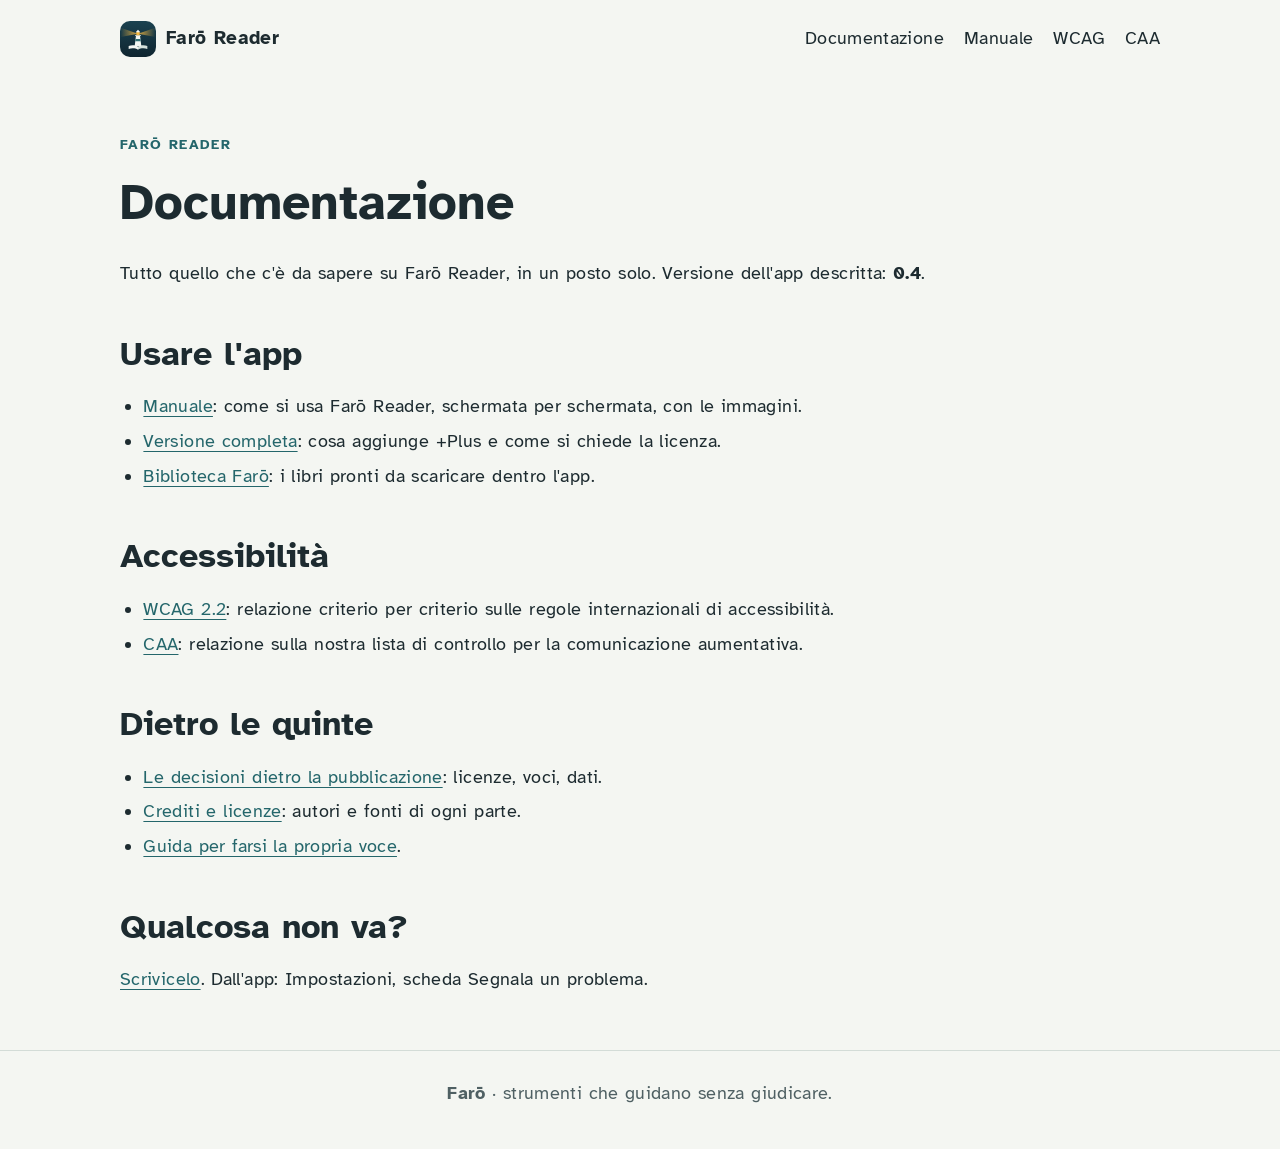
==== docs/doc/index.html @ 6ad420ab "Sito 0.4: area Documentazione (manuale, relazioni WCAG e CAA), versione 0.4 e pesi degli APK; LICENZ" ====
<!doctype html>
<html lang="it">
<head>
<meta charset="utf-8">
<meta name="viewport" content="width=device-width, initial-scale=1">
<title>Documentazione · Farō Reader</title>
<link rel="icon" href="../icon.svg" type="image/svg+xml">
<link rel="stylesheet" href="../style.css">
<link rel="stylesheet" href="doc.css">
</head>
<body>

<header class="top">
  <a class="brand" href="../"><img src="../icon.svg" alt="" width="36" height="36"> Farō Reader</a>
  <nav aria-label="Documentazione">
    <a href="./">Documentazione</a>
    <a href="manuale.html">Manuale</a>
    <a href="wcag.html">WCAG</a>
    <a href="caa.html">CAA</a>
  </nav>
</header>

<main>
<section class="doc">
  <p class="eyebrow">Farō Reader</p>
<h1 id="documentazione">Documentazione</h1>
<p>Tutto quello che c'è da sapere su Farō Reader, in un posto solo. Versione dell'app descritta: <strong>0.4</strong>.</p>
<h2 id="usare-lapp">Usare l'app</h2>
<ul>
<li><a href="manuale.html">Manuale</a>: come si usa Farō Reader, schermata per schermata, con le immagini.</li>
<li><a href="../completa.html">Versione completa</a>: cosa aggiunge +Plus e come si chiede la licenza.</li>
<li><a href="../biblioteca.html">Biblioteca Farō</a>: i libri pronti da scaricare dentro l'app.</li>
</ul>
<h2 id="accessibilita">Accessibilità</h2>
<ul>
<li><a href="wcag.html">WCAG 2.2</a>: relazione criterio per criterio sulle regole internazionali di accessibilità.</li>
<li><a href="caa.html">CAA</a>: relazione sulla nostra lista di controllo per la comunicazione aumentativa.</li>
</ul>
<h2 id="dietro-le-quinte">Dietro le quinte</h2>
<ul>
<li><a href="../decisioni.html">Le decisioni dietro la pubblicazione</a>: licenze, voci, dati.</li>
<li><a data-repo-path="blob/main/LICENZE.md" href="../#licenze">Crediti e licenze</a>: autori e fonti di ogni parte.</li>
<li><a data-repo-path="blob/main/voci/GUIDA.md" href="../#laboratorio">Guida per farsi la propria voce</a>.</li>
</ul>
<h2 id="qualcosa-non-va">Qualcosa non va?</h2>
<p><a data-repo-path="issues/new?template=app.yml" href="../#segnala">Scrivicelo</a>. Dall'app: Impostazioni, scheda Segnala un problema.</p>
</section>
</main>

<footer>
  <p><strong>Farō</strong> · strumenti che guidano senza giudicare.</p>
</footer>
<script>
const REPO = "faro-edu/faro-reader";
document.querySelectorAll("[data-repo-path]").forEach(a => { a.href = "https://github.com/" + REPO + "/" + a.dataset.repoPath; });
</script>
</body>
</html>
---- docs/style.css ----
/* Farō Reader: stessa palette dell'app. Nessuna risorsa esterna: caratteri e icona stanno accanto alla pagina. */
@font-face { font-family: "Atkinson Hyperlegible"; src: url("fonts/atkinson-regular.ttf"); font-weight: 400; font-display: swap; }
@font-face { font-family: "Atkinson Hyperlegible"; src: url("fonts/atkinson-bold.ttf"); font-weight: 700; font-display: swap; }

:root {
  --notte: #0F2530; --abisso: #16343F; --marea: #2F6F73; --lanterna: #F5B841;
  --bg: #F4F6F2; --surface: #FFFFFF; --band: #E9EEEA; --fg: #1D2B30; --muted: #4F6063; --line: #D3DCD7;
  --accent: #24666B; --paper: #FBFAF5; --veil: rgba(245, 184, 65, .2); --word-fg: #1D2B30;
  color-scheme: light;
}
@media (prefers-color-scheme: dark) {
  :root {
    --bg: #0F2530; --surface: #16343F; --band: #132D38; --fg: #E6ECE8; --muted: #A9BABA; --line: #274853;
    --accent: #7FC4C2; --paper: #16343F; --veil: rgba(245, 184, 65, .12); --word-fg: #0F2530;
    color-scheme: dark;
  }
}

* { box-sizing: border-box; }
html { scroll-behavior: smooth; }
@media (prefers-reduced-motion: reduce) { html { scroll-behavior: auto; } }
body {
  margin: 0; background: var(--bg); color: var(--fg);
  font: 400 1.125rem/1.65 "Atkinson Hyperlegible", Verdana, sans-serif;
  letter-spacing: .02em; word-spacing: .06em;
}
a { color: var(--accent); text-underline-offset: .2em; }
a:focus-visible, .btn:focus-visible { outline: 3px solid var(--lanterna); outline-offset: 3px; }
h1, h2, h3 { line-height: 1.2; margin: 0; letter-spacing: 0; text-wrap: balance; }
h1 { font-size: clamp(2rem, 5vw, 3.1rem); }
h2 { font-size: clamp(1.5rem, 3.5vw, 2.1rem); }
h3 { font-size: 1.15rem; }
p { margin: 0; }

.top {
  display: flex; flex-wrap: wrap; gap: 8px 24px; align-items: center; justify-content: space-between;
  max-width: 1080px; margin: 0 auto; padding: 16px 20px;
}
.brand { display: flex; align-items: center; gap: 10px; font-weight: 700; color: var(--fg); text-decoration: none; font-size: 1.2rem; }
.brand img { border-radius: 10px; }
.top nav { display: flex; flex-wrap: wrap; gap: 6px 20px; }
.top nav a { color: var(--fg); text-decoration: none; padding: 8px 0; }
.top nav a:hover { text-decoration: underline; }

main { display: flex; flex-direction: column; }
section { max-width: 1080px; width: 100%; margin: 0 auto; padding: 56px 20px; display: flex; flex-direction: column; gap: 20px; }
/* fascia a tutta larghezza: il contenuto resta allineato a sinistra con le altre sezioni */
.band { max-width: none; background: var(--band); padding-inline: max(20px, calc((100% - 1040px) / 2)); }
.eyebrow { font-size: .85rem; font-weight: 700; letter-spacing: .1em; text-transform: uppercase; color: var(--accent); }
.prose { display: flex; flex-direction: column; gap: 14px; max-width: 60ch; }
.lead { font-size: 1.25rem; color: var(--muted); max-width: 46ch; }
.small { font-size: .95rem; color: var(--muted); }

.hero { flex-direction: row; flex-wrap: wrap; align-items: center; gap: 40px; padding-top: 40px; }
.hero-text { flex: 1 1 340px; min-width: 0; display: flex; flex-direction: column; gap: 18px; }
.actions { display: flex; flex-wrap: wrap; gap: 12px; }
.btn {
  display: inline-flex; align-items: center; min-height: 52px; padding: 0 22px; border-radius: 16px;
  border: 2px solid var(--accent); color: var(--accent); font-weight: 700; text-decoration: none;
}
.btn.primary { background: var(--lanterna); border-color: var(--lanterna); color: #0F2530; }

/* la pagina in lettura: velo sulla frase, ambra sulla parola, filo a margine */
.demo {
  flex: 1 1 320px; min-width: 0; background: var(--paper); border: 1px solid var(--line); border-radius: 24px;
  padding: 28px 26px 28px 20px; display: flex; flex-direction: column; gap: 14px; letter-spacing: .035em; word-spacing: .12em;
}
.demo p { border-left: 3px solid transparent; padding-left: 14px; }
.demo .ready { border-left-color: var(--marea); }
.demo .now { border-left-color: var(--lanterna); }
.demo .working { border-left: 3px dotted var(--marea); }
.sent { background: var(--veil); border-radius: 4px; box-decoration-break: clone; -webkit-box-decoration-break: clone; }
.word { background: var(--lanterna); color: var(--word-fg); border-radius: 4px; padding: 1px 3px; }

/* lettura di prova nelle voci: la parola accesa non deve spostare il testo */
.player { display: flex; flex-direction: column; gap: 16px; max-width: 760px; }
.player[hidden] { display: none; }
.player-bar { display: flex; flex-wrap: wrap; gap: 12px 20px; align-items: center; }
.player .btn { cursor: pointer; font: inherit; font-weight: 700; min-width: 7.5em; justify-content: center; }
.seg { display: flex; margin: 0; padding: 0; border: 2px solid var(--accent); border-radius: 16px; overflow: hidden; }
.seg legend { position: absolute; width: 1px; height: 1px; overflow: hidden; clip-path: inset(50%); }
.seg label { display: flex; cursor: pointer; }
.seg input { position: absolute; opacity: 0; }
.seg span { display: flex; align-items: center; min-height: 48px; padding: 0 20px; font-weight: 700; color: var(--accent); }
.seg input:checked + span { background: var(--accent); color: var(--bg); }
.seg input:focus-visible + span { outline: 3px solid var(--lanterna); outline-offset: -3px; }
.player .demo { flex: none; }
.player .demo p { transition: border-color .6s; }
.player cite { font-style: normal; }
.w { cursor: pointer; border-radius: 4px; }
.w.on { background: var(--lanterna); color: var(--word-fg); box-shadow: 0 0 0 2px var(--lanterna); }

.cards { display: grid; grid-template-columns: repeat(auto-fit, minmax(230px, 1fr)); gap: 16px; }
.cards > div { background: var(--surface); border: 1px solid var(--line); border-radius: 18px; padding: 20px; display: flex; flex-direction: column; gap: 8px; }
.cards p { color: var(--muted); font-size: 1.02rem; }

/* citazione: più grande del testo, mai in corsivo */
.quote { margin: 28px 0 0; padding-left: 24px; border-left: 4px solid var(--lanterna); max-width: 36ch; font-size: clamp(1.45rem, 3.2vw, 2rem); line-height: 1.4; letter-spacing: .01em; }

.rules { margin: 0; display: grid; grid-template-columns: repeat(auto-fit, minmax(280px, 1fr)); gap: 22px 36px; }
.rules div { display: flex; flex-direction: column; gap: 4px; }
.rules dt { font-weight: 700; }
.rules dd { margin: 0; color: var(--muted); font-size: 1.02rem; }

.facts { margin: 0; padding-left: 1em; display: flex; flex-direction: column; gap: 8px; max-width: 64ch; }

.voices { display: grid; grid-template-columns: repeat(auto-fit, minmax(240px, 1fr)); gap: 16px; }
.voices article { background: var(--surface); border: 1px solid var(--line); border-radius: 18px; padding: 20px; display: flex; flex-direction: column; gap: 8px; }
.tag { align-self: flex-start; font-size: .8rem; font-weight: 700; letter-spacing: .06em; text-transform: uppercase; color: var(--accent); border: 1px solid var(--accent); border-radius: 99px; padding: 1px 10px; }
.voices p:not(.tag) { color: var(--muted); }

/* il laboratorio è separato a vista: bordo tratteggiato, non una scheda piena */
.lab { border: 2px dashed var(--line); border-radius: 24px; margin-block: 24px; padding: 36px 24px; width: calc(100% - 40px); }
.steps { margin: 0; padding-left: 1.2em; display: flex; flex-direction: column; gap: 8px; max-width: 60ch; }
.note { background: var(--band); border-radius: 16px; padding: 18px 20px; display: flex; flex-direction: column; gap: 6px; max-width: 64ch; }
.empty { color: var(--muted); max-width: 60ch; }

footer { border-top: 1px solid var(--line); padding: 28px 20px 40px; text-align: center; color: var(--muted); }

.btn[aria-disabled="true"] { opacity: .6; cursor: default; }

.decisions { grid-template-columns: repeat(auto-fit, minmax(320px, 1fr)); }
.tw { overflow-x: auto; }
table { border-collapse: collapse; width: 100%; min-width: 560px; font-size: 1rem; }
th, td { text-align: left; vertical-align: top; padding: 10px 16px 10px 0; border-bottom: 1px solid var(--line); }
th { font-size: .85rem; letter-spacing: .08em; text-transform: uppercase; color: var(--muted); }

/* Biblioteca */
.books { display: grid; grid-template-columns: repeat(auto-fill, minmax(160px, 1fr)); gap: 28px 20px; }
.books a { display: flex; flex-direction: column; gap: 4px; color: inherit; text-decoration: none; }
.books img { width: 100%; height: auto; border-radius: 10px; margin-bottom: 6px; }
.books span { color: var(--muted); font-size: .95rem; }
.books .get { color: var(--accent, inherit); text-decoration: underline; }
---- docs/doc/doc.css ----
/* Area Documentazione: testo lungo, tabelle, immagini dell'app */
.doc { gap: 18px; }
.doc > h1 { margin-bottom: 8px; }
.doc h2 { margin-top: 28px; }
.doc h3 { margin-top: 12px; }
.doc p, .doc li { max-width: 68ch; line-height: 1.6; }
.doc ul, .doc ol { margin: 0; padding-left: 1.3em; display: flex; flex-direction: column; gap: 6px; }
.doc img { max-width: 100%; height: auto; border-radius: 14px; border: 1px solid var(--line); background: var(--surface); }
.doc figure { margin: 0; display: flex; flex-direction: column; gap: 8px; }
.doc .shots { display: flex; flex-wrap: wrap; gap: 16px; align-items: flex-start; }
.doc .shots img { max-height: 520px; width: auto; }
.tw { overflow-x: auto; max-width: 100%; }
.doc table { border-collapse: collapse; width: 100%; font-size: .98rem; }
.doc th, .doc td { text-align: left; vertical-align: top; padding: 10px 12px; border-bottom: 1px solid var(--line); }
.doc th { background: var(--band); }
.doc td:first-child { white-space: nowrap; font-weight: 700; }
.doc code { font-size: .92em; background: var(--band); padding: 1px 5px; border-radius: 5px; }
.doc .esito-c { color: var(--accent); font-weight: 700; }
.doc blockquote { margin: 0; padding-left: 18px; border-left: 4px solid var(--lanterna); color: var(--muted); }
.top nav a[aria-current="page"] { font-weight: 700; text-decoration: underline; }
.doc .simboli { list-style: none; padding: 0; margin: 0; display: grid; grid-template-columns: repeat(auto-fill, minmax(112px, 1fr)); gap: 12px; }
.doc .simboli li { display: flex; flex-direction: column; align-items: center; gap: 6px; padding: 12px 6px; border: 1px solid var(--line); border-radius: 14px; background: var(--surface); text-align: center; font-size: .9rem; font-weight: 700; }
.doc .simboli svg { width: 40px; height: 40px; color: var(--fg); }
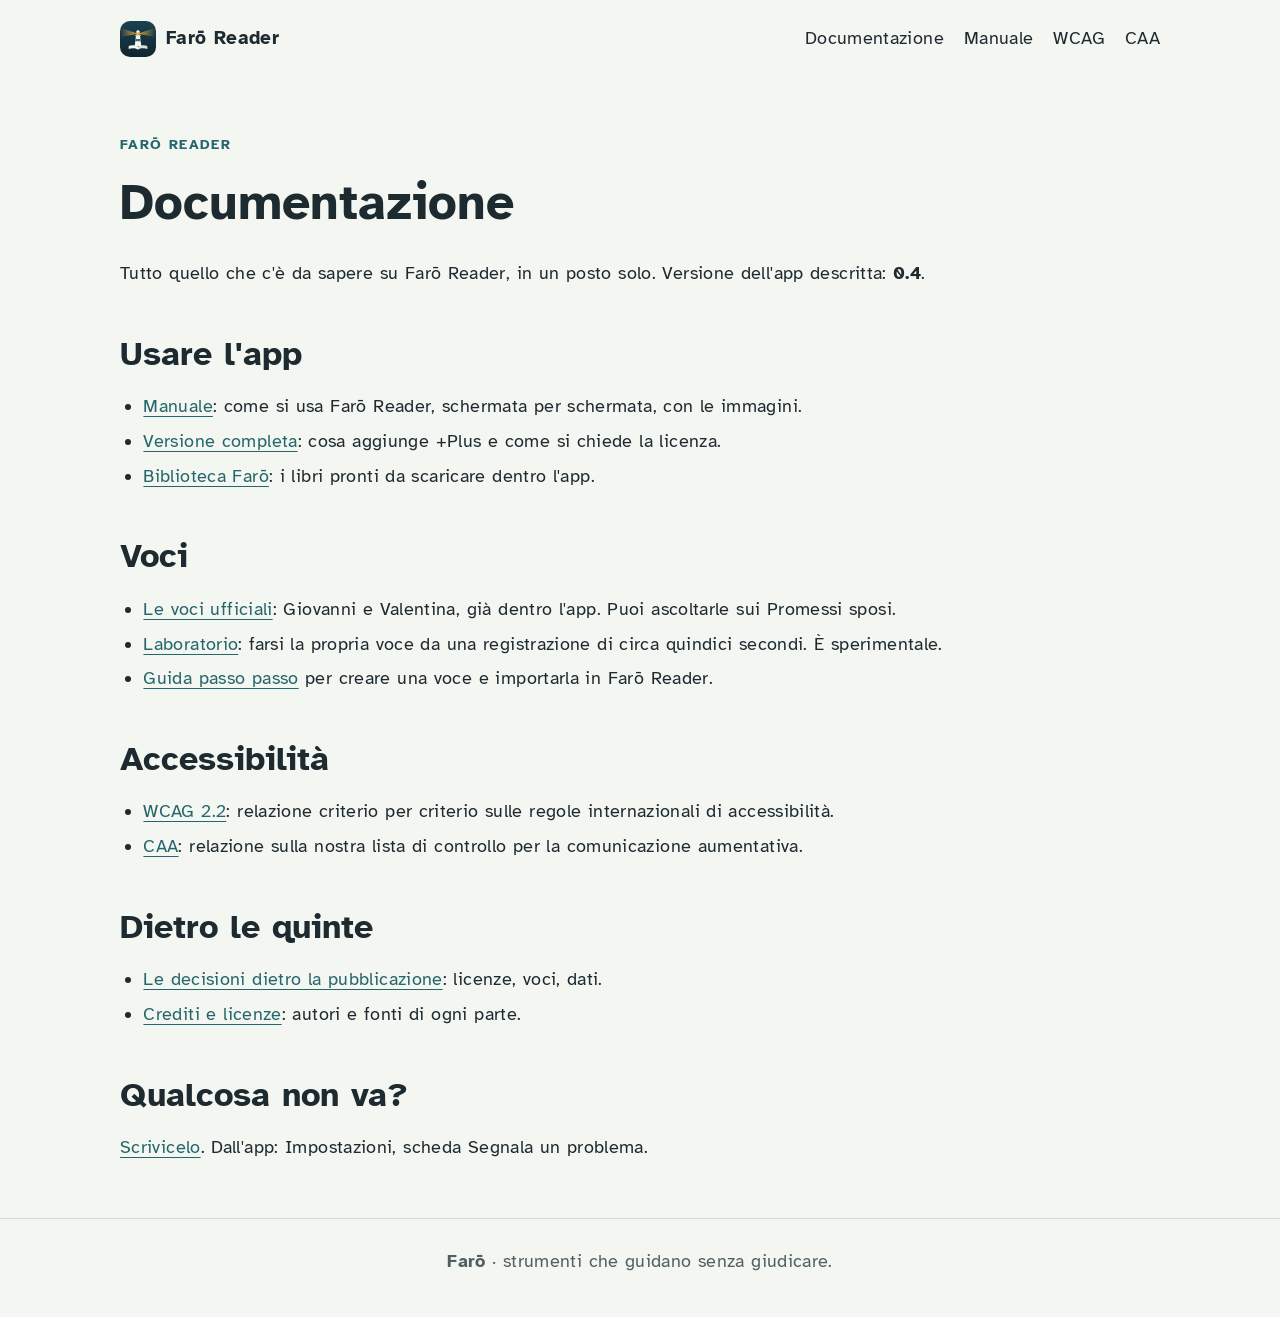
==== commit cabe4d6d: "Documentazione: sezione Voci con voci ufficiali, laboratorio e guida Co-Authored-By: Claude Opus 5.5" ====
--- a/docs/doc/index.html
+++ b/docs/doc/index.html
@@ -31,6 +31,12 @@
 <li><a href="../completa.html">Versione completa</a>: cosa aggiunge +Plus e come si chiede la licenza.</li>
 <li><a href="../biblioteca.html">Biblioteca Farō</a>: i libri pronti da scaricare dentro l'app.</li>
 </ul>
+<h2 id="voci">Voci</h2>
+<ul>
+<li><a href="../#voci">Le voci ufficiali</a>: Giovanni e Valentina, già dentro l'app. Puoi ascoltarle sui Promessi sposi.</li>
+<li><a href="../#laboratorio">Laboratorio</a>: farsi la propria voce da una registrazione di circa quindici secondi. È sperimentale.</li>
+<li><a data-repo-path="blob/main/voci/GUIDA.md" href="../#laboratorio">Guida passo passo</a> per creare una voce e importarla in Farō Reader.</li>
+</ul>
 <h2 id="accessibilita">Accessibilità</h2>
 <ul>
 <li><a href="wcag.html">WCAG 2.2</a>: relazione criterio per criterio sulle regole internazionali di accessibilità.</li>
@@ -40,7 +46,6 @@
 <ul>
 <li><a href="../decisioni.html">Le decisioni dietro la pubblicazione</a>: licenze, voci, dati.</li>
 <li><a data-repo-path="blob/main/LICENZE.md" href="../#licenze">Crediti e licenze</a>: autori e fonti di ogni parte.</li>
-<li><a data-repo-path="blob/main/voci/GUIDA.md" href="../#laboratorio">Guida per farsi la propria voce</a>.</li>
 </ul>
 <h2 id="qualcosa-non-va">Qualcosa non va?</h2>
 <p><a data-repo-path="issues/new?template=app.yml" href="../#segnala">Scrivicelo</a>. Dall'app: Impostazioni, scheda Segnala un problema.</p>
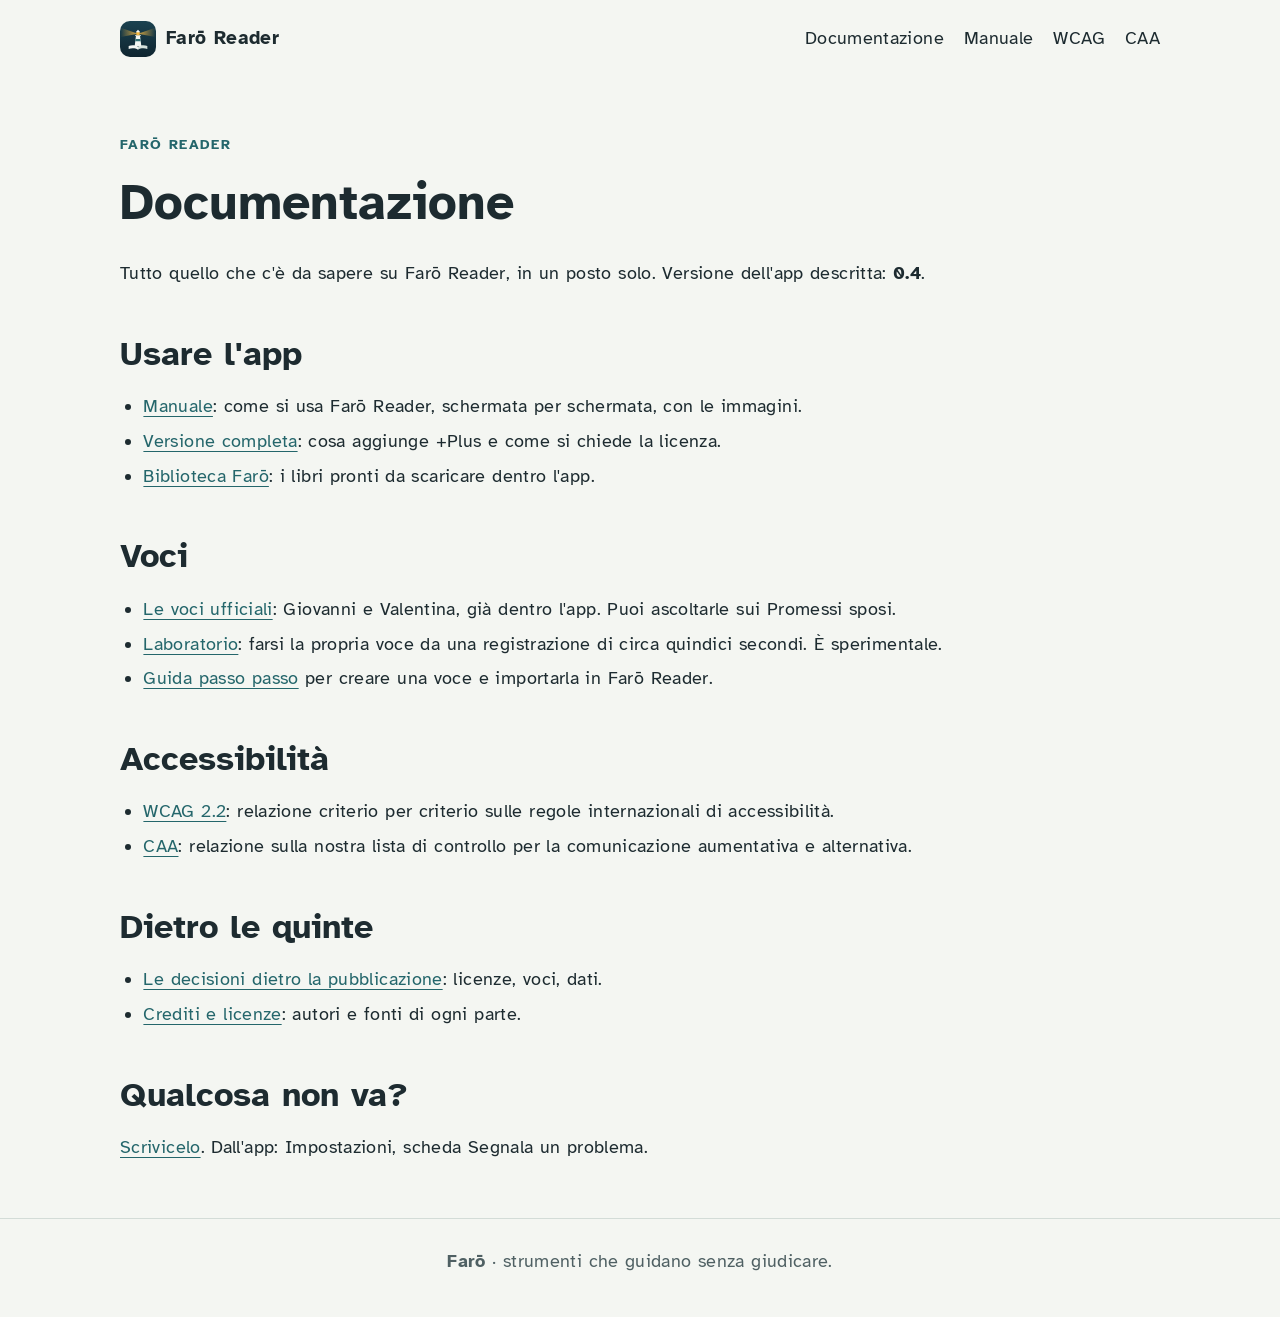
==== commit d918f12d: "CAA: aumentativa e alternativa, riferimento a ISAAC Italy Co-Authored-By: Claude Opus 5.5 <noreply@a" ====
--- a/docs/doc/index.html
+++ b/docs/doc/index.html
@@ -40,7 +40,7 @@
 <h2 id="accessibilita">Accessibilità</h2>
 <ul>
 <li><a href="wcag.html">WCAG 2.2</a>: relazione criterio per criterio sulle regole internazionali di accessibilità.</li>
-<li><a href="caa.html">CAA</a>: relazione sulla nostra lista di controllo per la comunicazione aumentativa.</li>
+<li><a href="caa.html">CAA</a>: relazione sulla nostra lista di controllo per la comunicazione aumentativa e alternativa.</li>
 </ul>
 <h2 id="dietro-le-quinte">Dietro le quinte</h2>
 <ul>
--- a/docs/doc/doc.css
+++ b/docs/doc/doc.css
@@ -21,3 +21,4 @@
 .doc .simboli { list-style: none; padding: 0; margin: 0; display: grid; grid-template-columns: repeat(auto-fill, minmax(112px, 1fr)); gap: 12px; }
 .doc .simboli li { display: flex; flex-direction: column; align-items: center; gap: 6px; padding: 12px 6px; border: 1px solid var(--line); border-radius: 14px; background: var(--surface); text-align: center; font-size: .9rem; font-weight: 700; }
 .doc .simboli svg { width: 40px; height: 40px; color: var(--fg); }
+.doc img.logo-w3c { border: 0; border-radius: 0; background: none; width: 176px; height: auto; }
